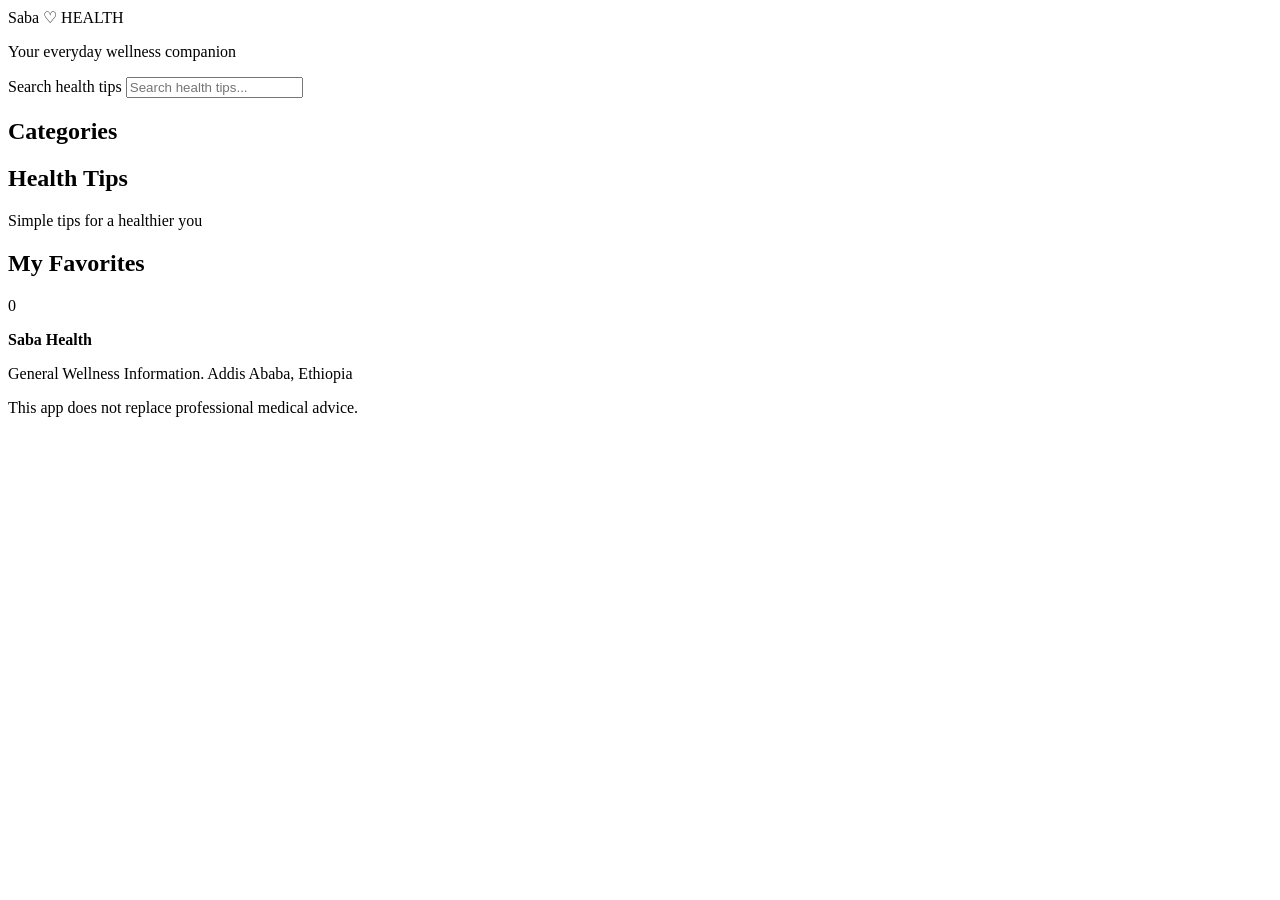
==== Module2/Saba Health/index.html @ 5a3c649e "Build semantic HTML shell" ====
<!DOCTYPE html>
<html lang="en">
<head>
    <meta charset="UTF-8">
    <meta name="viewport" content="width=device-width, initial-scale=1.0">
    <meta name="description" content="Saba Health provides simple everyday wellness information">
    <title>Saba Health</title>
    <link rel="stylesheet" href="styles.css">
</head>
<body>
    <header class="site-header">

        <div class="brand">
            <span class="brand-name">Saba</span>
            <span class="brand-heart">♡</span>
            <span class="brand-subtitle">HEALTH</span>
        </div>

       <p class="tagline">Your everyday wellness companion</p>
    </header>

    <main>
        <section class="search-section" aria-label="Search health tips">

            <label for="search"> Search health tips </label>
            <input type="search" id="search" placeholder="Search health tips..." autocomplete="off">

        </section>

        <section class="categories-section" aria-labelledby="categories-heading">

            <h2 id="categories-heading"> Categories </h2>
            <div id="categories" class="categories"></div>

        </section>

        <div class="content-layout">

            <section class="tips-section" aria-labelledby="tips-heading">

                <div class="section-heading">
                    <h2 id="tips-heading"> Health Tips </h2>
                    <p> Simple tips for a healthier you </p>
                </div>

                <div id="status" class="status" aria-live="polite"></div>
                <div id="tips" class="tips-grid"></div>

            </section>

            <aside class="favorites-section" aria-labelledby="favorites-heading">

                <div class="favorites-header">
                    <h2 id="favorites-heading"> My Favorites </h2>
                    <span id="favorite-count" class="favorite-count"> 0 </span>
                </div>
                <div id="favorites" class="favorites-list"></div>

            </aside> 
            
        </div> 

    </main>
    
    <footer class="site-footer">
        <p> <strong>Saba Health</strong> </p>
        <p> General Wellness Information. Addis Ababa, Ethiopia</p>
        <p>This app does not replace professional medical advice.</p>
    </footer>

    <script src="app.js"></script>
</body>
</html>
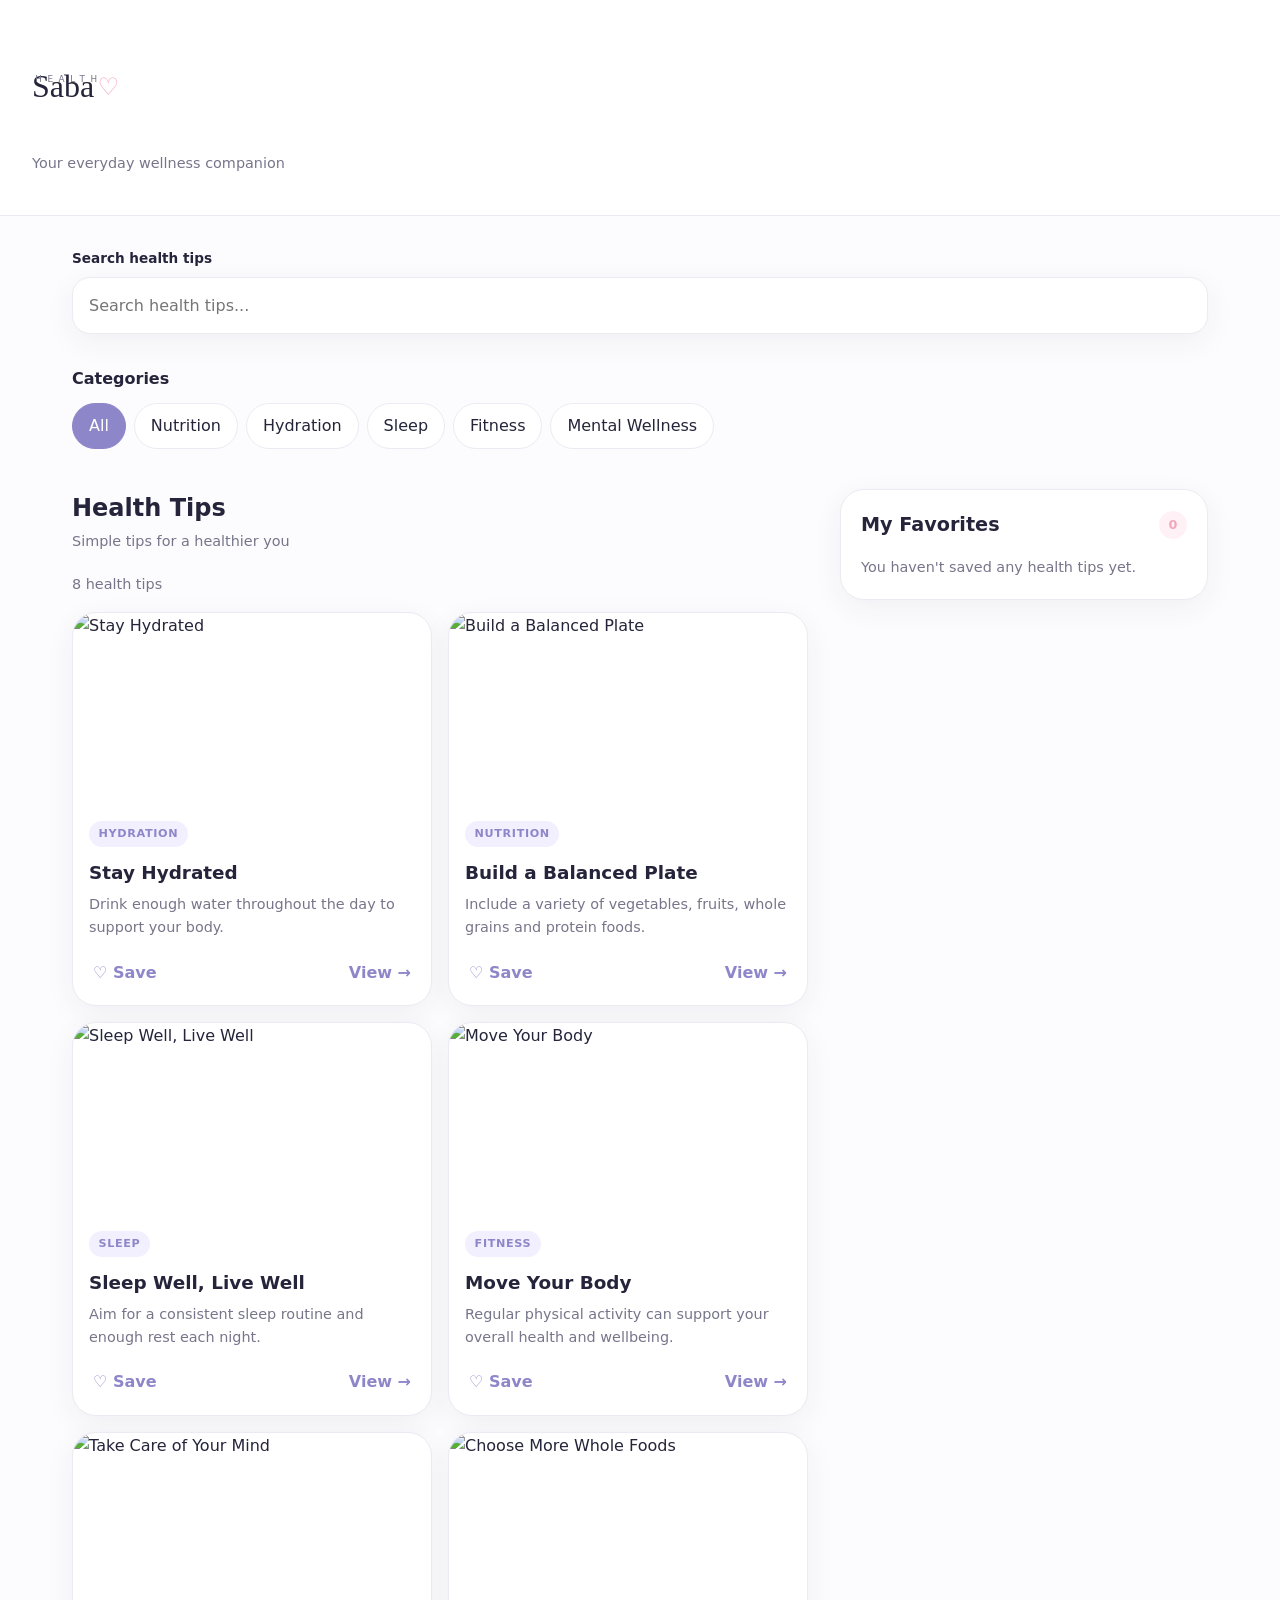
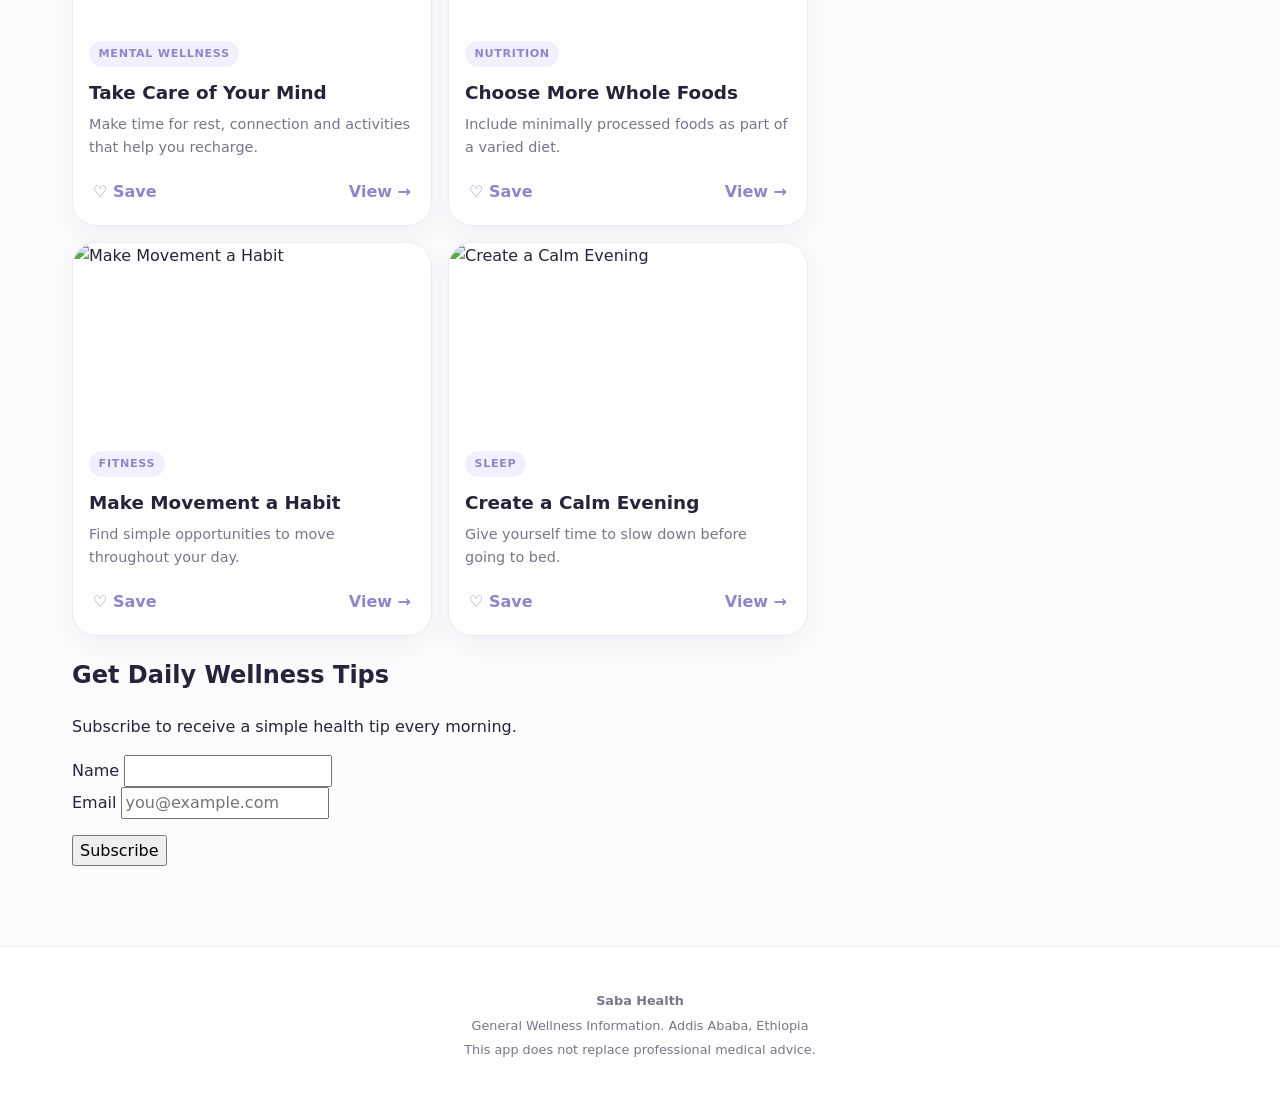
==== commit a1640ba1: "Add subscription form, modal, and improved accessibility" ====
--- a/Module2/Saba Health/index.html
+++ b/Module2/Saba Health/index.html
@@ -9,64 +9,81 @@
 </head>
 <body>
     <header class="site-header">
-
         <div class="brand">
-            <span class="brand-name">Saba</span>
+            <h1 class="brand-name">Saba</h1>
             <span class="brand-heart">♡</span>
             <span class="brand-subtitle">HEALTH</span>
         </div>
-
-       <p class="tagline">Your everyday wellness companion</p>
+        <p class="tagline">Your everyday wellness companion</p>
     </header>
 
     <main>
         <section class="search-section" aria-label="Search health tips">
-
-            <label for="search"> Search health tips </label>
+            <label for="search">Search health tips</label>
             <input type="search" id="search" placeholder="Search health tips..." autocomplete="off">
-
         </section>
 
         <section class="categories-section" aria-labelledby="categories-heading">
-
-            <h2 id="categories-heading"> Categories </h2>
+            <h2 id="categories-heading">Categories</h2>
             <div id="categories" class="categories"></div>
-
         </section>
 
         <div class="content-layout">
-
             <section class="tips-section" aria-labelledby="tips-heading">
-
                 <div class="section-heading">
-                    <h2 id="tips-heading"> Health Tips </h2>
-                    <p> Simple tips for a healthier you </p>
+                    <h2 id="tips-heading">Health Tips</h2>
+                    <p>Simple tips for a healthier you</p>
                 </div>
-
                 <div id="status" class="status" aria-live="polite"></div>
                 <div id="tips" class="tips-grid"></div>
-
             </section>
 
             <aside class="favorites-section" aria-labelledby="favorites-heading">
-
                 <div class="favorites-header">
-                    <h2 id="favorites-heading"> My Favorites </h2>
-                    <span id="favorite-count" class="favorite-count"> 0 </span>
+                    <h2 id="favorites-heading">My Favorites</h2>
+                    <span id="favorite-count" class="favorite-count">0</span>
                 </div>
                 <div id="favorites" class="favorites-list"></div>
+            </aside>
+        </div>
 
-            </aside> 
-            
-        </div> 
+        <section class="subscribe-section" aria-labelledby="subscribe-heading">
+            <div class="subscribe-card">
+                <h2 id="subscribe-heading">Get Daily Wellness Tips</h2>
+                <p>Subscribe to receive a simple health tip every morning.</p>
+                <form id="subscribe-form" novalidate>
+                    <div class="form-group">
+                        <label for="sub-name">Name</label>
+                        <input type="text" id="sub-name" required autocomplete="name">
+                    </div>
+                    <div class="form-group">
+                        <label for="sub-email">Email</label>
+                        <input type="email" id="sub-email" required autocomplete="email" placeholder="you@example.com">
+                    </div>
+                    <p id="form-error" class="error" aria-live="polite"></p>
+                    <button type="submit" class="submit-button">Subscribe</button>
+                </form>
+                <div id="form-success" class="success" hidden></div>
+            </div>
+        </section>
+    </main>
 
-    </main>
-    
     <footer class="site-footer">
-        <p> <strong>Saba Health</strong> </p>
-        <p> General Wellness Information. Addis Ababa, Ethiopia</p>
+        <p><strong>Saba Health</strong></p>
+        <p>General Wellness Information. Addis Ababa, Ethiopia</p>
         <p>This app does not replace professional medical advice.</p>
     </footer>
+
+    <!-- Tip detail modal -->
+    <div id="tip-modal" class="modal" hidden>
+        <div class="modal-overlay" data-action="close-modal"></div>
+        <div class="modal-content" role="dialog" aria-modal="true" aria-labelledby="modal-title">
+            <button class="modal-close" data-action="close-modal" aria-label="Close"> &times; </button>
+            <h2 id="modal-title"></h2>
+            <p id="modal-content"></p>
+            <p id="modal-source" class="modal-source"></p>
+        </div>
+    </div>
 
     <script src="app.js"></script>
 </body>
--- a/Module2/Saba Health/styles.css
+++ b/Module2/Saba Health/styles.css
@@ -0,0 +1,545 @@
+:root {
+    --lavender: #8d86c9;
+    --lavender-light: #f2f0ff;
+    --pink: #f3a6bd;
+    --pink-light: #fff1f5;
+
+    --ink: #25243a;
+    --muted: #77758a;
+
+    --background: #fcfbfd;
+    --white: #ffffff;
+
+    --line: #eceaf2;
+
+    --radius-small: 12px;
+    --radius-medium: 18px;
+    --radius-large: 24px;
+
+    --shadow: 0 8px 30px rgba(50, 45, 80, 0.06);
+}
+
+
+* {
+    box-sizing: border-box;
+}
+
+
+html {
+    scroll-behavior: smooth;
+}
+
+
+body {
+    margin: 0;
+
+    font-family:
+        Inter,
+        system-ui,
+        -apple-system,
+        BlinkMacSystemFont,
+        "Segoe UI",
+        sans-serif;
+
+    background: var(--background);
+    color: var(--ink);
+
+    line-height: 1.6;
+}
+
+
+button, input {
+    font: inherit;
+}
+
+
+button {
+    cursor: pointer;
+}
+
+
+.site-header {
+    padding: 2rem 1.25rem 1.5rem;
+
+    background: var(--white);
+
+    border-bottom: 1px solid var(--line);
+}
+
+
+.brand {
+    display: flex;
+    align-items: center;
+
+    position: relative;
+
+    width: fit-content;
+}
+
+
+.brand-name {
+    font-size: 2rem;
+    font-weight: 500;
+
+    font-family: "Segoe Script", "Brush Script MT", cursive;
+}
+
+
+.brand-heart {
+    color: var(--pink);
+
+    font-size: 1.5rem;
+
+    margin-left: 0.2rem;
+}
+
+
+.brand-subtitle {
+    position: absolute;
+
+    left: 0.2rem;
+    top: 2rem;
+
+    font-size: 0.55rem;
+    letter-spacing: 0.35rem;
+
+    color: var(--muted);
+}
+
+
+.tagline {
+    margin: 1.1rem 0 0;
+
+    color: var(--muted);
+
+    font-size: 0.9rem;
+}
+
+
+main {
+    width: min(100%, 1200px);
+
+    margin: 0 auto;
+
+    padding: 1.25rem;
+}
+
+
+.search-section label {
+    display: block;
+
+    margin-bottom: 0.5rem;
+
+    font-size: 0.85rem;
+    font-weight: 600;
+}
+
+
+#search {
+    width: 100%;
+
+    padding: 0.9rem 1rem;
+
+    border: 1px solid var(--line);
+
+    border-radius: var(--radius-medium);
+
+    background: var(--white);
+
+    color: var(--ink);
+
+    outline: none;
+
+    box-shadow: var(--shadow);
+}
+
+
+#search:focus {
+    border-color: var(--lavender);
+
+    box-shadow: 0 0 0 3px rgba(141, 134, 201, 0.15);
+}
+
+
+.categories-section {
+    margin-top: 2rem;
+}
+
+
+.categories-section h2 {
+    margin-bottom: 0.75rem;
+
+    font-size: 1rem;
+}
+
+
+.categories {
+    display: flex;
+
+    gap: 0.5rem;
+
+    overflow-x: auto;
+
+    padding-bottom: 0.5rem;
+
+    scrollbar-width: none;
+}
+
+
+.categories::-webkit-scrollbar {
+    display: none;
+}
+
+
+.category-button {
+    flex: 0 0 auto;
+
+    padding: 0.55rem 1rem;
+
+    border: 1px solid var(--line);
+
+    border-radius: 999px;
+
+    background: var(--white);
+
+    color: var(--ink);
+
+    transition: background 0.2s ease, color 0.2s ease, border-color 0.2s ease;
+}
+
+
+.category-button:hover {
+    border-color: var(--lavender);
+}
+
+
+.category-button.active {
+    background: var(--lavender);
+
+    color: var(--white);
+
+    border-color: var(--lavender);
+}
+
+
+.content-layout {
+    margin-top: 2rem;
+}
+
+
+.section-heading h2 {
+    margin: 0;
+
+    font-size: 1.5rem;
+}
+
+
+.section-heading p {
+    margin: 0.2rem 0 1.25rem;
+
+    color: var(--muted);
+
+    font-size: 0.9rem;
+}
+
+
+.tips-grid {
+    display: grid;
+
+    grid-template-columns: 1fr;
+
+    gap: 1rem;
+}
+
+
+.tip-card {
+    overflow: hidden;
+
+    background: var(--white);
+
+    border: 1px solid var(--line);
+
+    border-radius: var(--radius-large);
+
+    box-shadow: var(--shadow);
+
+    transition: transform 0.2s ease, box-shadow 0.2s ease;
+}
+
+
+.tip-card:hover {
+    transform: translateY(-2px);
+
+    box-shadow: 0 12px 35px rgba(50, 45, 80, 0.1);
+}
+
+
+.tip-image {
+    width: 100%;
+
+    height: 190px;
+
+    object-fit: cover;
+
+    display: block;
+}
+
+
+.tip-content {
+    padding: 1rem;
+}
+
+
+.tip-category {
+    display: inline-block;
+
+    padding: 0.25rem 0.6rem;
+
+    border-radius: 999px;
+
+    background: var(--lavender-light);
+
+    color: var(--lavender);
+
+    font-size: 0.7rem;
+
+    font-weight: 700;
+
+    text-transform: uppercase;
+
+    letter-spacing: 0.04rem;
+}
+
+.tip-title {
+    margin: 0.7rem 0 0.35rem;
+
+    font-size: 1.15rem;
+}
+
+
+.tip-summary {
+    margin: 0;
+
+    color: var(--muted);
+
+    font-size: 0.9rem;
+}
+
+
+.tip-actions {
+    display: flex;
+
+    justify-content: space-between;
+
+    align-items: center;
+
+    margin-top: 1rem;
+}
+
+
+.save-button,
+.view-button {
+    border: none;
+
+    background: none;
+
+    color: var(--lavender);
+
+    font-weight: 600;
+
+    padding: 0.25rem;
+}
+
+
+.save-button:hover,
+.view-button:hover {
+    color: var(--pink);
+}
+
+
+.favorites-section {
+    margin-top: 2rem;
+
+    padding: 1.25rem;
+
+    background: var(--white);
+
+    border: 1px solid var(--line);
+
+    border-radius: var(--radius-large);
+
+    box-shadow: var(--shadow);
+}
+
+
+.favorites-header {
+    display: flex;
+
+    justify-content: space-between;
+
+    align-items: center;
+}
+
+
+.favorites-header h2 {
+    margin: 0;
+
+    font-size: 1.2rem;
+}
+
+
+.favorite-count {
+    display: grid;
+
+    place-items: center;
+
+    width: 28px;
+    height: 28px;
+
+    border-radius: 50%;
+
+    background: var(--pink-light);
+
+    color: var(--pink);
+
+    font-size: 0.8rem;
+
+    font-weight: 700;
+}
+
+
+.favorites-list {
+    margin-top: 1rem;
+}
+
+
+.favorite-item {
+    display: flex;
+
+    justify-content: space-between;
+
+    align-items: center;
+
+    gap: 1rem;
+
+    padding: 0.8rem 0;
+
+    border-bottom: 1px solid var(--line);
+}
+
+
+.favorite-item:last-child {
+    border-bottom: none;
+}
+
+
+.favorite-item-title {
+    margin: 0;
+
+    font-size: 0.9rem;
+}
+
+
+.remove-button {
+    border: none;
+
+    background: none;
+
+    color: var(--pink);
+
+    font-size: 1.1rem;
+}
+
+
+.empty-favorites {
+    margin: 0;
+
+    color: var(--muted);
+
+    font-size: 0.9rem;
+}
+
+
+.status {
+    margin-bottom: 1rem;
+
+    color: var(--muted);
+
+    font-size: 0.9rem;
+}
+
+
+.site-footer {
+    margin-top: 3rem;
+
+    padding: 2rem 1.25rem;
+
+    text-align: center;
+
+    background: var(--white);
+
+    border-top: 1px solid var(--line);
+
+    color: var(--muted);
+
+    font-size: 0.8rem;
+}
+
+
+.site-footer p {
+    margin: 0.25rem 0;
+}
+
+
+/* Desktop layout */
+@media (min-width: 800px) {
+
+    .site-header {
+        padding: 2.5rem 2rem;
+    }
+
+
+    main {
+        padding: 2rem;
+    }
+
+
+    .tips-grid {
+        grid-template-columns: repeat(2, minmax(0, 1fr));
+    }
+
+
+    .content-layout {
+        display: grid;
+
+        grid-template-columns:
+            minmax(0, 2fr)
+            minmax(280px, 1fr);
+
+        gap: 2rem;
+
+        align-items: start;
+    }
+
+
+    .favorites-section {
+        margin-top: 0;
+
+        position: sticky;
+
+        top: 1rem;
+    }
+
+
+    .site-footer {
+        padding: 2.5rem;
+    }
+}
+
+
+@media (min-width: 1100px) {
+
+    .tips-grid {
+        grid-template-columns: repeat(2, minmax(0, 1fr));
+    }
+}
